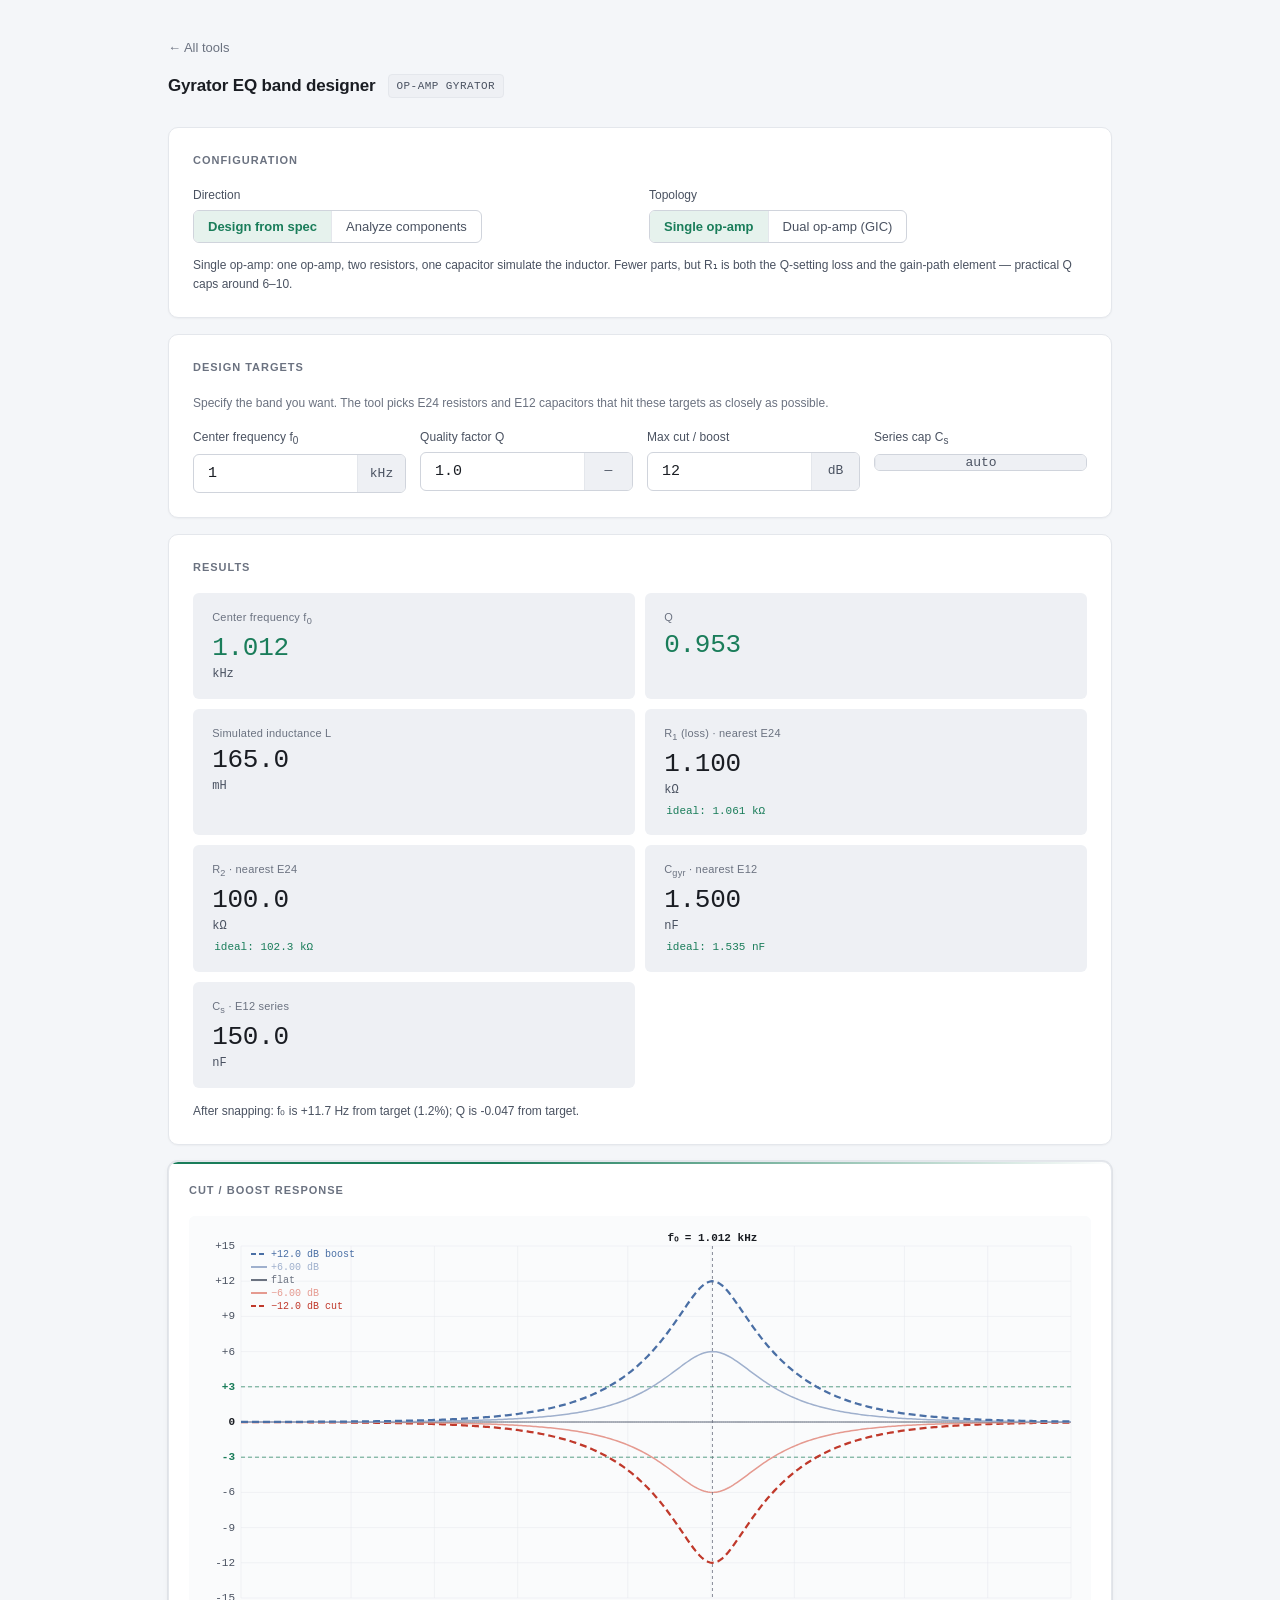
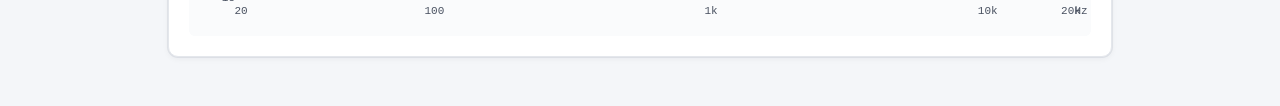
==== tools/gyrator-eq/index.html @ ab38da5d "Add files via upload" ====
<!DOCTYPE html>
<html lang="en">
<head>
<meta charset="UTF-8">
<meta name="viewport" content="width=device-width, initial-scale=1.0">
<title>Gyrator EQ Band Designer — Electo</title>
<link rel="stylesheet" href="../../shared.css">
<style>
/* Page-local layout: the EQ chart is the hero, give it room. */
.app{max-width:1040px}
.fields-row{display:grid;grid-template-columns:repeat(4,minmax(0,1fr));gap:14px}
.fields-row .field{min-width:0;margin-bottom:0}
.chart-canvas{height:420px}

/* Two-up config row: mode toggle and topology toggle side by side. */
.config-row{display:grid;grid-template-columns:1fr 1fr;gap:18px;margin-bottom:.25rem}
.config-group .config-label{font-size:12px;font-weight:500;color:var(--color-text-secondary);margin-bottom:6px;display:block}

/* Pill toggle — two-button radio styled from the existing design tokens. */
.pill-toggle{display:inline-flex;border:1px solid var(--color-border);border-radius:var(--radius-md);background:var(--color-bg);overflow:hidden}
.pill-toggle button{border:0;padding:8px 14px;background:transparent;font-family:var(--font-sans);font-size:13px;color:var(--color-text-secondary);cursor:pointer;transition:background .12s,color .12s}
.pill-toggle button+button{border-left:1px solid var(--color-border-light)}
.pill-toggle button:hover{background:var(--color-bg-secondary)}
.pill-toggle button.active{background:var(--color-accent-soft);color:var(--color-accent);font-weight:600}

/* Schematic/topology hint (ASCII-ish description below config). */
.topo-hint{font-size:12px;color:var(--color-text-secondary);margin-top:.85rem;line-height:1.55}

/* Warning note (when Q is unachievable etc.). Reuses the solved-note color
   tokens but in a muted orange to flag attention. */
.warn-note{font-size:12px;color:#a6501a;background:#fdf3e7;border:1px solid #f0d6b0;border-radius:var(--radius-md);padding:8px 12px;margin-top:.75rem;display:none;font-family:var(--font-mono)}
.warn-note.is-on{display:block}

@media (max-width:900px){
  .fields-row{grid-template-columns:repeat(2,minmax(0,1fr))}
  .config-row{grid-template-columns:1fr}
}
@media (max-width:640px){
  .fields-row{grid-template-columns:1fr}
  .chart-canvas{height:340px}
}
</style>
</head>
<body>

<div class="app">
  <a href="../../index.html" class="back-link">&larr; All tools</a>

  <div class="header" style="margin-top:.6rem">
    <span class="header-title">Gyrator EQ band designer</span>
    <span class="badge">OP-AMP GYRATOR</span>
  </div>

  <!-- ── Configuration (mode + topology) ────────────────────────────── -->
  <div class="section">
    <span class="sec-title">Configuration</span>
    <div class="config-row">
      <div class="config-group">
        <span class="config-label">Direction</span>
        <div class="pill-toggle" id="mode-toggle" role="tablist" aria-label="Design direction">
          <button type="button" class="active" data-mode="design" role="tab" aria-selected="true">Design from spec</button>
          <button type="button" data-mode="analyze" role="tab" aria-selected="false">Analyze components</button>
        </div>
      </div>
      <div class="config-group">
        <span class="config-label">Topology</span>
        <div class="pill-toggle" id="topo-toggle" role="tablist" aria-label="Gyrator topology">
          <button type="button" class="active" data-topo="single" role="tab" aria-selected="true">Single op-amp</button>
          <button type="button" data-topo="dual" role="tab" aria-selected="false">Dual op-amp (GIC)</button>
        </div>
      </div>
    </div>
    <p class="topo-hint" id="topo-hint"></p>
  </div>

  <!-- ── Design mode inputs (f0, Q, max dB, Cs) ─────────────────────── -->
  <div class="section" id="design-inputs">
    <span class="sec-title">Design targets</span>
    <p class="hint-prompt">Specify the band you want. The tool picks E24 resistors and E12 capacitors that hit these targets as closely as possible.</p>
    <div class="fields-row">
      <div class="field">
        <label class="field-label" for="in-f0">Center frequency f<sub>0</sub></label>
        <div class="input-group">
          <input type="number" id="in-f0" value="1" min="0" step="any" oninput="recalc()" placeholder="—">
          <select class="unit-select" id="in-f0u" onchange="recalc()" aria-label="Frequency unit">
            <option value="1">Hz</option>
            <option value="1e3" selected>kHz</option>
          </select>
        </div>
      </div>
      <div class="field">
        <label class="field-label" for="in-q">Quality factor Q</label>
        <div class="input-group">
          <input type="number" id="in-q" value="1.0" min="0.1" step="0.1" oninput="recalc()" placeholder="—">
          <span class="unit-static">&mdash;</span>
        </div>
      </div>
      <div class="field">
        <label class="field-label" for="in-gain">Max cut / boost</label>
        <div class="input-group">
          <input type="number" id="in-gain" value="12" min="1" max="24" step="0.5" oninput="recalc()" placeholder="—">
          <span class="unit-static">dB</span>
        </div>
      </div>
      <div class="field">
        <label class="field-label" for="in-cs">Series cap C<sub>s</sub></label>
        <div class="input-group">
          <select class="unit-select" id="in-cs" onchange="recalc()" aria-label="Series capacitor value" style="width:100%">
            <option value="auto" selected>auto</option>
            <!-- E12 series, 1 nF to 1 uF, filled by JS on load -->
          </select>
        </div>
      </div>
    </div>
    <div class="warn-note" id="warn"></div>
  </div>

  <!-- ── Analyze mode inputs (swaps between single/dual topology) ───── -->
  <div class="section" id="analyze-inputs" style="display:none">
    <span class="sec-title">Components</span>

    <!-- Single op-amp -->
    <div id="analyze-single">
      <p class="hint-prompt">Enter the gyrator and series components. The tool reports resulting f<sub>0</sub>, Q, and the cut/boost curve.</p>
      <div class="fields-row">
        <div class="field">
          <label class="field-label" for="an-r1">R<sub>1</sub> (loss)</label>
          <div class="input-group">
            <input type="number" id="an-r1" value="1.0" min="0" step="any" oninput="recalc()">
            <select class="unit-select" id="an-r1u" onchange="recalc()">
              <option value="1">Ω</option>
              <option value="1e3" selected>kΩ</option>
              <option value="1e6">MΩ</option>
            </select>
          </div>
        </div>
        <div class="field">
          <label class="field-label" for="an-r2">R<sub>2</sub> (ratio)</label>
          <div class="input-group">
            <input type="number" id="an-r2" value="100" min="0" step="any" oninput="recalc()">
            <select class="unit-select" id="an-r2u" onchange="recalc()">
              <option value="1">Ω</option>
              <option value="1e3" selected>kΩ</option>
              <option value="1e6">MΩ</option>
            </select>
          </div>
        </div>
        <div class="field">
          <label class="field-label" for="an-cg">C<sub>gyr</sub></label>
          <div class="input-group">
            <input type="number" id="an-cg" value="10" min="0" step="any" oninput="recalc()">
            <select class="unit-select" id="an-cgu" onchange="recalc()">
              <option value="1e-12">pF</option>
              <option value="1e-9" selected>nF</option>
              <option value="1e-6">µF</option>
            </select>
          </div>
        </div>
        <div class="field">
          <label class="field-label" for="an-cs">C<sub>s</sub> (series)</label>
          <div class="input-group">
            <input type="number" id="an-cs" value="100" min="0" step="any" oninput="recalc()">
            <select class="unit-select" id="an-csu" onchange="recalc()">
              <option value="1e-12">pF</option>
              <option value="1e-9" selected>nF</option>
              <option value="1e-6">µF</option>
            </select>
          </div>
        </div>
      </div>
      <div class="field" style="margin-top:14px;max-width:260px">
        <label class="field-label" for="an-gain">Max cut / boost <span class="opt">(pot + surrounding R)</span></label>
        <div class="input-group">
          <input type="number" id="an-gain" value="12" min="1" max="24" step="0.5" oninput="recalc()">
          <span class="unit-static">dB</span>
        </div>
      </div>
    </div>

    <!-- Dual op-amp (GIC) -->
    <div id="analyze-dual" style="display:none">
      <p class="hint-prompt">Antoniou/GIC equal-R approximation: all four gyrator resistors equal R. Loss is negligible, so Q is set by the surrounding pot network.</p>
      <div class="fields-row">
        <div class="field">
          <label class="field-label" for="and-r">R (×4)</label>
          <div class="input-group">
            <input type="number" id="and-r" value="10" min="0" step="any" oninput="recalc()">
            <select class="unit-select" id="and-ru" onchange="recalc()">
              <option value="1">Ω</option>
              <option value="1e3" selected>kΩ</option>
              <option value="1e6">MΩ</option>
            </select>
          </div>
        </div>
        <div class="field">
          <label class="field-label" for="and-c">C (gyrator)</label>
          <div class="input-group">
            <input type="number" id="and-c" value="10" min="0" step="any" oninput="recalc()">
            <select class="unit-select" id="and-cu" onchange="recalc()">
              <option value="1e-12">pF</option>
              <option value="1e-9" selected>nF</option>
              <option value="1e-6">µF</option>
            </select>
          </div>
        </div>
        <div class="field">
          <label class="field-label" for="and-cs">C<sub>s</sub> (series)</label>
          <div class="input-group">
            <input type="number" id="and-cs" value="100" min="0" step="any" oninput="recalc()">
            <select class="unit-select" id="and-csu" onchange="recalc()">
              <option value="1e-12">pF</option>
              <option value="1e-9" selected>nF</option>
              <option value="1e-6">µF</option>
            </select>
          </div>
        </div>
        <div class="field">
          <label class="field-label" for="and-q">Q <span class="opt">(pot-set)</span></label>
          <div class="input-group">
            <input type="number" id="and-q" value="1.0" min="0.1" step="0.1" oninput="recalc()">
            <span class="unit-static">&mdash;</span>
          </div>
        </div>
      </div>
      <div class="field" style="margin-top:14px;max-width:260px">
        <label class="field-label" for="and-gain">Max cut / boost</label>
        <div class="input-group">
          <input type="number" id="and-gain" value="12" min="1" max="24" step="0.5" oninput="recalc()">
          <span class="unit-static">dB</span>
        </div>
      </div>
    </div>
  </div>

  <!-- ── Results ─────────────────────────────────────────────────────── -->
  <div class="section">
    <span class="sec-title">Results</span>
    <div class="result-grid" id="results">
      <div class="result-card" id="rc-f0">
        <div class="result-label">Center frequency f<sub>0</sub></div>
        <div class="result-value accent" id="out-f0">&mdash;</div>
        <div class="result-unit" id="out-f0u"></div>
      </div>
      <div class="result-card" id="rc-q">
        <div class="result-label">Q</div>
        <div class="result-value accent" id="out-q">&mdash;</div>
        <div class="result-unit"></div>
      </div>
      <div class="result-card" id="rc-L">
        <div class="result-label">Simulated inductance L</div>
        <div class="result-value" id="out-L">&mdash;</div>
        <div class="result-unit" id="out-Lu"></div>
      </div>
      <div class="result-card" id="rc-R1">
        <div class="result-label" id="rc-R1-label">R<sub>1</sub> &middot; nearest E24</div>
        <div class="result-value" id="out-R1">&mdash;</div>
        <div class="result-unit" id="out-R1u"></div>
        <div class="solved-note" id="out-R1-ideal"></div>
      </div>
      <div class="result-card" id="rc-R2">
        <div class="result-label">R<sub>2</sub> &middot; nearest E24</div>
        <div class="result-value" id="out-R2">&mdash;</div>
        <div class="result-unit" id="out-R2u"></div>
        <div class="solved-note" id="out-R2-ideal"></div>
      </div>
      <div class="result-card" id="rc-Cg">
        <div class="result-label">C<sub>gyr</sub> &middot; nearest E12</div>
        <div class="result-value" id="out-Cg">&mdash;</div>
        <div class="result-unit" id="out-Cgu"></div>
        <div class="solved-note" id="out-Cg-ideal"></div>
      </div>
      <div class="result-card" id="rc-Cs">
        <div class="result-label">C<sub>s</sub> &middot; E12 series</div>
        <div class="result-value" id="out-Cs">&mdash;</div>
        <div class="result-unit" id="out-Csu"></div>
      </div>
    </div>
    <p class="hint" id="hint-text">Fill the fields above to see component recommendations and the cut/boost curve.</p>
  </div>

  <!-- ── Chart ───────────────────────────────────────────────────────── -->
  <div class="chart-section">
    <span class="sec-title">Cut / boost response</span>
    <canvas id="chart-eq" class="chart-canvas" role="img"
      aria-label="Parametric EQ band response — family of curves from max cut (dashed red) through flat (gray) to max boost (dashed blue), all centered on f0."></canvas>
    <p class="sr-only" id="chart-summary">Chart has no data yet.</p>
  </div>
</div>

<script>
// ═══ Gyrator EQ Band Designer ══════════════════════════════════════════════
// Designs a single op-amp–based gyrator EQ band (the kind used in graphic and
// parametric EQ pedals: Boss GE-7, MXR 10-band). A gyrator simulates an
// inductor L with an op-amp, two resistors, and one capacitor; combined with
// a series capacitor it forms a series-resonant band that a cut/boost pot
// can peak or notch.
//
//   Single op-amp:  L = R1 · R2 · Cg,    series loss R_s ≈ R1
//                   Q = √(L/Cs) / R1,    f0 = 1/(2π·√(L·Cs))
//   Dual op-amp:    L = R² · C (equal-R Antoniou),  negligible loss,
//                   Q set by the surrounding cut/boost network.
//
// Two modes: Design-from-spec (enter f0 + Q, get E24/E12 parts) and
// Analyze-from-components (enter parts, get f0 + Q). Chart is a family of
// 5 peaking-EQ biquad traces swept from full cut to full boost.
// ═════════════════════════════════════════════════════════════════════════

// ── Shared palette (same as other tools) ────────────────────────────────
const COL = {
  bg:        '#fafbfc',
  grid:      '#e4e7ec',
  axis:      '#d0d4dc',
  text:      '#4a5261',
  textLight: '#6b7280',
  textDark:  '#1a1d23',
  red:       '#c0392b',
  redSoft:   '#e59a90',
  blue:      '#4a6fa5',
  blueSoft:  '#9fb0cd',
  flat:      '#6b7280',
  accent:    '#1a7d5a',
};
const FONT_MONO = (getComputedStyle(document.documentElement)
                     .getPropertyValue('--font-mono') || 'monospace').trim();

// ── Standard-value series ───────────────────────────────────────────────
const E24 = [
  1.0, 1.1, 1.2, 1.3, 1.5, 1.6, 1.8, 2.0,
  2.2, 2.4, 2.7, 3.0, 3.3, 3.6, 3.9, 4.3,
  4.7, 5.1, 5.6, 6.2, 6.8, 7.5, 8.2, 9.1
];
const E12 = [1.0, 1.2, 1.5, 1.8, 2.2, 2.7, 3.3, 3.9, 4.7, 5.6, 6.8, 8.2];

function nearestFromSeries(val, series) {
  if (!val || val <= 0 || !isFinite(val)) return null;
  const exp = Math.floor(Math.log10(val));
  let best = series[0], bestDiff = Infinity;
  for (let i = -1; i <= 1; i++) {
    const mult = Math.pow(10, exp + i);
    for (const e of series) {
      const d = Math.abs(e * mult - val);
      if (d < bestDiff) { bestDiff = d; best = e * mult; }
    }
  }
  return best;
}
const nearestE24 = v => nearestFromSeries(v, E24);
const nearestE12 = v => nearestFromSeries(v, E12);

// ── Formatters ──────────────────────────────────────────────────────────
function fmtFreq(f) {
  if (!isFinite(f) || f <= 0) return { v: '\u2014', u: '' };
  if (f >= 1e3) return { v: (f / 1e3).toPrecision(4), u: 'kHz' };
  return { v: f.toPrecision(4), u: 'Hz' };
}
function fmtR(r) {
  if (!isFinite(r) || r <= 0) return { v: '\u2014', u: '' };
  if (r >= 1e6) return { v: (r / 1e6).toPrecision(4), u: 'M\u03A9' };
  if (r >= 1e3) return { v: (r / 1e3).toPrecision(4), u: 'k\u03A9' };
  return { v: r.toPrecision(4), u: '\u03A9' };
}
function fmtC(c) {
  if (!isFinite(c) || c <= 0) return { v: '\u2014', u: '' };
  if (c >= 1e-6) return { v: (c * 1e6).toPrecision(4), u: '\u00B5F' };
  if (c >= 1e-9) return { v: (c * 1e9).toPrecision(4), u: 'nF' };
  return { v: (c * 1e12).toPrecision(4), u: 'pF' };
}
function fmtL(L) {
  if (!isFinite(L) || L <= 0) return { v: '\u2014', u: '' };
  if (L >= 1)    return { v: L.toPrecision(4),         u: 'H'  };
  if (L >= 1e-3) return { v: (L * 1e3).toPrecision(4), u: 'mH' };
  if (L >= 1e-6) return { v: (L * 1e6).toPrecision(4), u: '\u00B5H' };
  return { v: (L * 1e9).toPrecision(4), u: 'nH' };
}
function fmtAxisFreq(f) {
  if (f >= 1e3) return (f / 1e3) + 'k';
  return f + '';
}

function txt(id, v) { document.getElementById(id).textContent = v; }

// ── State (toggles) ─────────────────────────────────────────────────────
const state = { mode: 'design', topo: 'single' };

const TOPO_HINT = {
  single: 'Single op-amp: one op-amp, two resistors, one capacitor simulate the inductor. Fewer parts, but R₁ is both the Q-setting loss and the gain-path element — practical Q caps around 6–10.',
  dual:   'Dual op-amp (Antoniou / GIC): two op-amps, four resistors, one capacitor. Near-ideal simulated inductor with negligible loss — Q is set by the surrounding pot network and can go well above 10.',
};

// ── E12 decade population for the C_s dropdown (1 nF – 1 µF) ───────────
function populateCsDropdown() {
  const sel = document.getElementById('in-cs');
  const decades = [1e-9, 1e-8, 1e-7, 1e-6]; // 1 nF, 10 nF, 100 nF, 1 µF
  decades.forEach(mult => {
    E12.forEach(e => {
      const v = e * mult;
      if (v < 1e-9 || v > 1e-6) return;
      const fmt = fmtC(v);
      const opt = document.createElement('option');
      opt.value = v.toExponential();
      opt.textContent = fmt.v + ' ' + fmt.u;
      sel.appendChild(opt);
    });
  });
}

// ── Mode / topology toggles ────────────────────────────────────────────
function wireToggles() {
  document.querySelectorAll('#mode-toggle button').forEach(btn => {
    btn.addEventListener('click', () => {
      state.mode = btn.dataset.mode;
      document.querySelectorAll('#mode-toggle button').forEach(b => {
        const on = b === btn;
        b.classList.toggle('active', on);
        b.setAttribute('aria-selected', on ? 'true' : 'false');
      });
      document.getElementById('design-inputs').style.display  = state.mode === 'design'  ? '' : 'none';
      document.getElementById('analyze-inputs').style.display = state.mode === 'analyze' ? '' : 'none';
      refreshResultCardVisibility();
      recalc();
    });
  });
  document.querySelectorAll('#topo-toggle button').forEach(btn => {
    btn.addEventListener('click', () => {
      state.topo = btn.dataset.topo;
      document.querySelectorAll('#topo-toggle button').forEach(b => {
        const on = b === btn;
        b.classList.toggle('active', on);
        b.setAttribute('aria-selected', on ? 'true' : 'false');
      });
      document.getElementById('analyze-single').style.display = state.topo === 'single' ? '' : 'none';
      document.getElementById('analyze-dual').style.display   = state.topo === 'dual'   ? '' : 'none';
      document.getElementById('topo-hint').textContent = TOPO_HINT[state.topo];
      refreshResultCardVisibility();
      recalc();
    });
  });
}

// Hide/show result cards that don't apply to the current topology.
function refreshResultCardVisibility() {
  const dual = state.topo === 'dual';
  // Dual op-amp: R1/R2 become one "R (×4)" card; Cg stays (single gyrator cap).
  document.getElementById('rc-R1-label').innerHTML = dual
    ? 'R (×4) &middot; nearest E24'
    : 'R<sub>1</sub> (loss) &middot; nearest E24';
  document.getElementById('rc-R2').style.display = dual ? 'none' : '';
  document.getElementById('rc-Cg').firstElementChild.innerHTML = dual
    ? 'Gyrator C &middot; nearest E12'
    : 'C<sub>gyr</sub> &middot; nearest E12';
}

// ── Solve: Design mode ─────────────────────────────────────────────────
function getNum(id) {
  const v = parseFloat(document.getElementById(id).value);
  return isFinite(v) && v > 0 ? v : null;
}
function getUnitNum(id, uid) {
  const v = parseFloat(document.getElementById(id).value);
  const m = parseFloat(document.getElementById(uid).value);
  return isFinite(v) && v > 0 ? v * m : null;
}

function solvedNote(id, text) {
  const el = document.getElementById(id);
  el.textContent = text;
  el.classList.add('is-on');
}
function clearSolvedNote(id) {
  const el = document.getElementById(id);
  el.textContent = '';
  el.classList.remove('is-on');
}

function showWarn(msg) {
  const el = document.getElementById('warn');
  el.textContent = msg;
  el.classList.add('is-on');
}
function clearWarn() {
  const el = document.getElementById('warn');
  el.textContent = '';
  el.classList.remove('is-on');
}

/** Pick an E12 series cap targeting a characteristic impedance √(L/Cs) of
 *  ~1 kΩ, which keeps R1 = Zchar/Q in a practical range across the audio
 *  band regardless of f0. Clamped to the dropdown's 1 nF – 1 µF range. */
function autoCs(f0, Q) {
  const Zchar = 1000;
  const ideal = 1 / (2 * Math.PI * f0 * Zchar);
  const clamped = Math.min(1e-6, Math.max(1e-9, ideal));
  return nearestE12(clamped);
}

function designSolve() {
  clearWarn();
  const f0    = getUnitNum('in-f0', 'in-f0u');
  const Q     = getNum('in-q');
  const gaindB= getNum('in-gain');
  const csSel = document.getElementById('in-cs').value;
  if (!f0 || !Q || !gaindB) return null;

  const Cs = csSel === 'auto' ? autoCs(f0, Q) : parseFloat(csSel);
  const omega0 = 2 * Math.PI * f0;
  const L = 1 / (omega0 * omega0 * Cs);

  if (state.topo === 'single') {
    // R1 (loss) = √(L/Cs) / Q.  Snap to E24.
    const R1ideal = Math.sqrt(L / Cs) / Q;
    const R1 = nearestE24(R1ideal);

    // Pick Cg so R2 lands in a sane range (~10k – 1M).
    // R2 = L / (R1·Cg) → pick Cg so R2 ≈ 100 kΩ as target midpoint.
    const R2target = 100e3;
    const CgIdeal  = L / (R1 * R2target);
    const CgClamped = Math.min(1e-6, Math.max(100e-12, CgIdeal));
    const Cg = nearestE12(CgClamped);

    const R2ideal = L / (R1 * Cg);
    const R2 = nearestE24(R2ideal);

    // Achieved values after snapping.
    const Lactual  = R1 * R2 * Cg;
    const f0actual = 1 / (2 * Math.PI * Math.sqrt(Lactual * Cs));
    const Qactual  = Math.sqrt(Lactual / Cs) / R1;

    // Warn if R1 would have to be too small (Q too high for single op-amp).
    if (R1ideal < 100) {
      showWarn('Ideal R₁ = ' + fmtR(R1ideal).v + ' ' + fmtR(R1ideal).u +
               ' — very low loss. Consider switching to the dual op-amp (GIC) topology for high-Q bands.');
    } else if (Qactual > 15) {
      showWarn('Achieved Q = ' + Qactual.toPrecision(3) + ' is higher than typical single-op-amp gyrators (≈10). Expect op-amp and resistor tolerances to dominate.');
    }

    return {
      topo: 'single',
      f0, Qtarget: Q, gaindB, Cs,
      L: Lactual, f0actual, Qactual,
      R1, R2, Cg,
      R1ideal, R2ideal, CgIdeal,
    };
  } else {
    // Dual op-amp / GIC: L = R²·C (equal-R simplification).
    // Pick C so R lands in a sane range, then snap.
    const Rtarget = 10e3;
    const Cideal  = L / (Rtarget * Rtarget);
    const Cclamp  = Math.min(1e-6, Math.max(100e-12, Cideal));
    const C  = nearestE12(Cclamp);
    const Ri = Math.sqrt(L / C);
    const R  = nearestE24(Ri);

    const Lactual  = R * R * C;
    const f0actual = 1 / (2 * Math.PI * Math.sqrt(Lactual * Cs));
    const Qactual  = Q; // GIC has negligible loss → Q set externally.

    return {
      topo: 'dual',
      f0, Qtarget: Q, gaindB, Cs,
      L: Lactual, f0actual, Qactual,
      R, C, Ri, Cideal,
    };
  }
}

function analyzeSolve() {
  clearWarn();
  if (state.topo === 'single') {
    const R1 = getUnitNum('an-r1', 'an-r1u');
    const R2 = getUnitNum('an-r2', 'an-r2u');
    const Cg = getUnitNum('an-cg', 'an-cgu');
    const Cs = getUnitNum('an-cs', 'an-csu');
    const gaindB = getNum('an-gain');
    if (!R1 || !R2 || !Cg || !Cs || !gaindB) return null;
    const L  = R1 * R2 * Cg;
    const f0 = 1 / (2 * Math.PI * Math.sqrt(L * Cs));
    const Q  = Math.sqrt(L / Cs) / R1;
    return { topo: 'single', L, f0actual: f0, Qactual: Q, R1, R2, Cg, Cs, gaindB };
  } else {
    const R  = getUnitNum('and-r',  'and-ru');
    const C  = getUnitNum('and-c',  'and-cu');
    const Cs = getUnitNum('and-cs', 'and-csu');
    const Q  = getNum('and-q');
    const gaindB = getNum('and-gain');
    if (!R || !C || !Cs || !Q || !gaindB) return null;
    const L  = R * R * C;
    const f0 = 1 / (2 * Math.PI * Math.sqrt(L * Cs));
    return { topo: 'dual', L, f0actual: f0, Qactual: Q, R, C, Cs, gaindB };
  }
}

// ── Results rendering ──────────────────────────────────────────────────
function writeResults(sol) {
  if (!sol) {
    ['out-f0','out-q','out-L','out-R1','out-R2','out-Cg','out-Cs'].forEach(id => txt(id, '\u2014'));
    ['out-f0u','out-Lu','out-R1u','out-R2u','out-Cgu','out-Csu'].forEach(id => txt(id, ''));
    ['out-R1-ideal','out-R2-ideal','out-Cg-ideal'].forEach(clearSolvedNote);
    txt('hint-text', 'Fill the fields above to see component recommendations and the cut/boost curve.');
    return;
  }
  const f = fmtFreq(sol.f0actual); txt('out-f0',  f.v); txt('out-f0u',  f.u);
  txt('out-q', sol.Qactual.toPrecision(3));
  const L = fmtL(sol.L);           txt('out-L',   L.v); txt('out-Lu',   L.u);
  const Cs = fmtC(sol.Cs);         txt('out-Cs',  Cs.v); txt('out-Csu', Cs.u);

  if (sol.topo === 'single') {
    const r1 = fmtR(sol.R1); txt('out-R1', r1.v); txt('out-R1u', r1.u);
    const r2 = fmtR(sol.R2); txt('out-R2', r2.v); txt('out-R2u', r2.u);
    const cg = fmtC(sol.Cg); txt('out-Cg', cg.v); txt('out-Cgu', cg.u);

    if (state.mode === 'design') {
      const r1i = fmtR(sol.R1ideal), r2i = fmtR(sol.R2ideal), cgi = fmtC(sol.CgIdeal);
      solvedNote('out-R1-ideal', 'ideal: ' + r1i.v + ' ' + r1i.u);
      solvedNote('out-R2-ideal', 'ideal: ' + r2i.v + ' ' + r2i.u);
      solvedNote('out-Cg-ideal', 'ideal: ' + cgi.v + ' ' + cgi.u);
    } else {
      ['out-R1-ideal','out-R2-ideal','out-Cg-ideal'].forEach(clearSolvedNote);
    }
  } else {
    const r = fmtR(sol.R); txt('out-R1', r.v); txt('out-R1u', r.u);
    const c = fmtC(sol.C); txt('out-Cg', c.v); txt('out-Cgu', c.u);
    clearSolvedNote('out-R2-ideal');
    if (state.mode === 'design') {
      const ri = fmtR(sol.Ri), ci = fmtC(sol.Cideal);
      solvedNote('out-R1-ideal', 'ideal: ' + ri.v + ' ' + ri.u);
      solvedNote('out-Cg-ideal', 'ideal: ' + ci.v + ' ' + ci.u);
    } else {
      clearSolvedNote('out-R1-ideal');
      clearSolvedNote('out-Cg-ideal');
    }
  }

  if (state.mode === 'design') {
    const dfHz = sol.f0actual - sol.f0;
    const dQ   = sol.Qactual  - sol.Qtarget;
    const df_pct = Math.abs(dfHz / sol.f0) * 100;
    txt('hint-text', 'After snapping: f₀ is ' + (dfHz >= 0 ? '+' : '') + dfHz.toPrecision(3) +
                     ' Hz from target (' + df_pct.toPrecision(2) + '%); Q is ' +
                     (dQ >= 0 ? '+' : '') + dQ.toPrecision(2) + ' from target.');
  } else {
    txt('hint-text', 'Computed from the component values above.');
  }
}

// ═══ Chart: parametric EQ family of cut/boost curves ═══════════════════
function drawEq(sol) {
  const canvas = document.getElementById('chart-eq');
  const dpr = window.devicePixelRatio || 1;
  canvas.width = 1; canvas.height = 1;
  const rect = canvas.getBoundingClientRect();
  if (rect.width < 1 || rect.height < 1) return;
  canvas.width = rect.width * dpr;
  canvas.height = rect.height * dpr;
  const ctx = canvas.getContext('2d');
  ctx.scale(dpr, dpr);

  const W = rect.width, H = rect.height;
  const pad = { top: 30, right: 20, bottom: 38, left: 52 };
  const pw = W - pad.left - pad.right;
  const ph = H - pad.top - pad.bottom;

  // Background
  ctx.fillStyle = COL.bg;
  ctx.beginPath(); ctx.roundRect(0, 0, W, H, 6); ctx.fill();

  // ── Axes ──────────────────────────────────────────────────────────────
  // Audio-range log x: 20 Hz – 20 kHz. y: symmetric dB around 0.
  const logMin = Math.log10(20), logMax = Math.log10(20000);
  const maxAbs = Math.max(3, (sol && sol.gaindB) ? sol.gaindB + 3 : 15);
  const dbMax = maxAbs, dbMin = -maxAbs;

  const xOf  = f  => pad.left + ((Math.log10(f) - logMin) / (logMax - logMin)) * pw;
  const yOf  = db => pad.top  + ((dbMax - db)             / (dbMax  - dbMin )) * ph;

  // Grid — decades + selected sub-decade tick labels for the audio range.
  const majors = [20, 100, 1000, 10000, 20000];
  const minors = [50, 200, 500, 2000, 5000];
  ctx.strokeStyle = COL.grid; ctx.lineWidth = 0.5;
  [...majors, ...minors].forEach(f => {
    if (f < 20 || f > 20000) return;
    const x = xOf(f);
    ctx.beginPath(); ctx.moveTo(x, pad.top); ctx.lineTo(x, pad.top + ph); ctx.stroke();
  });

  // dB horizontals — every 3 dB.
  const hGrid = [];
  for (let db = -Math.floor(maxAbs / 3) * 3; db <= Math.floor(maxAbs / 3) * 3; db += 3) {
    hGrid.push(db);
    const y = yOf(db);
    ctx.beginPath(); ctx.moveTo(pad.left, y); ctx.lineTo(pad.left + pw, y); ctx.stroke();
  }

  // ±3 dB reference lines (dashed accent) — useful for reading bandwidth.
  ctx.strokeStyle = COL.accent; ctx.lineWidth = 0.7; ctx.setLineDash([4, 3]);
  [3, -3].forEach(db => {
    const y = yOf(db);
    ctx.beginPath(); ctx.moveTo(pad.left, y); ctx.lineTo(pad.left + pw, y); ctx.stroke();
  });
  ctx.setLineDash([]);

  // 0 dB axis (solid, a bit darker).
  ctx.strokeStyle = COL.axis; ctx.lineWidth = 1;
  ctx.beginPath(); ctx.moveTo(pad.left, yOf(0)); ctx.lineTo(pad.left + pw, yOf(0)); ctx.stroke();

  // ── Axis labels ──────────────────────────────────────────────────────
  ctx.fillStyle = COL.text; ctx.font = '11px ' + FONT_MONO;
  ctx.textAlign = 'center'; ctx.textBaseline = 'top';
  majors.forEach(f => ctx.fillText(fmtAxisFreq(f), xOf(f), pad.top + ph + 8));
  ctx.fillText('Hz', pad.left + pw + 10, pad.top + ph + 8);

  ctx.textAlign = 'right'; ctx.textBaseline = 'middle';
  hGrid.forEach(db => {
    if (db === 3 || db === -3) { ctx.fillStyle = COL.accent; ctx.font = 'bold 11px ' + FONT_MONO; }
    else if (db === 0)          { ctx.fillStyle = COL.textDark; ctx.font = 'bold 11px ' + FONT_MONO; }
    else                         { ctx.fillStyle = COL.text;     ctx.font = '11px ' + FONT_MONO; }
    ctx.fillText((db > 0 ? '+' : '') + db, pad.left - 6, yOf(db));
  });

  if (!sol || !isFinite(sol.f0actual) || sol.f0actual <= 0) return;

  // ── Transfer function: peaking EQ biquad ──────────────────────────────
  //   H(s) = (s² + (ω0/Q)·A·s + ω0²) / (s² + (ω0/Q)·(1/A)·s + ω0²)
  //   A = 10^(gain_dB / 40),  evaluated at s = j·ω.
  const f0 = sol.f0actual, Q = sol.Qactual;
  const omega0 = 2 * Math.PI * f0;
  const o0sq = omega0 * omega0;

  function magDbAt(f, gaindB) {
    const A = Math.pow(10, gaindB / 40);
    const w = 2 * Math.PI * f;
    // Numerator:   (ω0² - ω²) + j·(ω0/Q)·A·ω
    const nr = o0sq - w * w;
    const ni = (omega0 / Q) * A * w;
    // Denominator: (ω0² - ω²) + j·(ω0/Q)·(1/A)·ω
    const dr = o0sq - w * w;
    const di = (omega0 / Q) * (1 / A) * w;
    const nm2 = nr * nr + ni * ni;
    const dm2 = dr * dr + di * di;
    return 10 * Math.log10(nm2 / dm2);
  }

  function drawCurve(gaindB, color, dashed, width) {
    ctx.strokeStyle = color;
    ctx.lineWidth = width;
    ctx.setLineDash(dashed ? [7, 4] : []);
    ctx.beginPath();
    const steps = 400;
    for (let i = 0; i <= steps; i++) {
      const logF = logMin + (logMax - logMin) * (i / steps);
      const f = Math.pow(10, logF);
      let db = magDbAt(f, gaindB);
      db = Math.max(dbMin, Math.min(dbMax, db));
      const x = xOf(f), y = yOf(db);
      if (i === 0) ctx.moveTo(x, y); else ctx.lineTo(x, y);
    }
    ctx.stroke();
    ctx.setLineDash([]);
  }

  const G = sol.gaindB;
  // Mid curves (−G/2, 0, +G/2) as light traces, extremes as bold dashed.
  drawCurve(-G,      COL.red,      true,  2.25);
  drawCurve(-G / 2,  COL.redSoft,  false, 1.5);
  drawCurve( 0,      COL.flat,     false, 1);
  drawCurve( G / 2,  COL.blueSoft, false, 1.5);
  drawCurve( G,      COL.blue,     true,  2.25);

  // ── f0 marker ────────────────────────────────────────────────────────
  const xF0 = xOf(f0);
  ctx.setLineDash([3, 3]); ctx.strokeStyle = COL.textLight; ctx.lineWidth = 0.8;
  ctx.beginPath(); ctx.moveTo(xF0, pad.top); ctx.lineTo(xF0, pad.top + ph); ctx.stroke();
  ctx.setLineDash([]);
  const fFmt = fmtFreq(f0);
  ctx.fillStyle = COL.textDark; ctx.font = 'bold 11px ' + FONT_MONO;
  ctx.textAlign = 'center'; ctx.textBaseline = 'bottom';
  ctx.fillText('f\u2080 = ' + fFmt.v + ' ' + fFmt.u, xF0, pad.top - 2);

  // ── Legend ───────────────────────────────────────────────────────────
  const legX = pad.left + 10, legY = pad.top + 8;
  const lines = [
    { c: COL.blue,     d: true,  t: '+' + G.toPrecision(3) + ' dB boost' },
    { c: COL.blueSoft, d: false, t: '+' + (G/2).toPrecision(3) + ' dB' },
    { c: COL.flat,     d: false, t: 'flat' },
    { c: COL.redSoft,  d: false, t: '\u2212' + (G/2).toPrecision(3) + ' dB' },
    { c: COL.red,      d: true,  t: '\u2212' + G.toPrecision(3) + ' dB cut' },
  ];
  ctx.font = '10px ' + FONT_MONO; ctx.textAlign = 'left'; ctx.textBaseline = 'middle';
  lines.forEach((ln, i) => {
    const y = legY + i * 13;
    ctx.strokeStyle = ln.c; ctx.lineWidth = 2;
    ctx.setLineDash(ln.d ? [5, 3] : []);
    ctx.beginPath(); ctx.moveTo(legX, y); ctx.lineTo(legX + 16, y); ctx.stroke();
    ctx.setLineDash([]);
    ctx.fillStyle = ln.c; ctx.fillText(ln.t, legX + 20, y);
  });

  // Screen-reader summary.
  txt('chart-summary',
    'EQ band centered at ' + fFmt.v + ' ' + fFmt.u + ' with Q ' +
    Q.toPrecision(3) + ', showing ±' + G.toPrecision(3) +
    ' dB maximum cut and boost curves through the midpoints to flat.');
}

// ═══ Main dispatcher ═══════════════════════════════════════════════════
let lastSol = null;
function recalc() {
  const sol = (state.mode === 'design') ? designSolve() : analyzeSolve();
  writeResults(sol);
  lastSol = sol;
  drawEq(sol);
}

// ── Init ───────────────────────────────────────────────────────────────
populateCsDropdown();
wireToggles();
document.getElementById('topo-hint').textContent = TOPO_HINT.single;
refreshResultCardVisibility();
recalc();
window.addEventListener('resize', () => drawEq(lastSol));
</script>
</body>
</html>
---- shared.css ----
/* ═══════════════════════════════════════════════════════════════════════════
   Electo — shared design system
   Desktop-first, responsive down to tablet. Used by the menu page and every
   tool.

   Typography strategy:
     --font-sans   Humanist sans for all prose, labels, headings, UI chrome.
     --font-mono   Monospace — numeric values, units, badges, axis labels,
                   and anything that should read as "instrument output".

   Custom-property naming:
     --color-*           surface / text / accent tokens
     --color-text-*      primary / secondary / tertiary text (tertiary meets
                         WCAG AA on white at #6b7280 ≈ 4.8:1)
     --color-border-*    regular / light borders
     --radius-*          md (inputs, chips) / lg (sections, cards)
     --shadow-*          card / chart elevation

   `color-scheme: light` is intentional: the canvas-based tools render with an
   explicit light palette, and declaring light mode prevents macOS/iOS from
   inverting their rasterized contents in system dark mode.
   ═══════════════════════════════════════════════════════════════════════════ */

/* ── Tokens ─────────────────────────────────────────────────────────────── */
:root{
  --font-sans:'Inter',-apple-system,BlinkMacSystemFont,'Segoe UI',Roboto,'Helvetica Neue',Arial,sans-serif;
  --font-mono:'SF Mono',ui-monospace,'Cascadia Code','Fira Code',Menlo,Consolas,monospace;
  --color-bg:#ffffff;
  --color-bg-page:#f4f6f9;
  --color-bg-secondary:#eef0f4;
  --color-bg-chart:#fafbfc;
  --color-text:#1a1d23;
  --color-text-secondary:#4a5261;
  --color-text-tertiary:#6b7280;
  --color-border:#d0d4dc;
  --color-border-light:#e4e7ec;
  --color-accent:#1a7d5a;
  --color-accent-soft:#e6f2ed;
  --color-focus:rgba(26,125,90,.25);
  --radius-md:6px;
  --radius-lg:10px;
  --shadow-card:0 1px 2px rgba(17,22,31,.04);
  --shadow-chart:0 2px 6px rgba(17,22,31,.05),0 0 0 1px var(--color-border-light);
}

/* ── Base ───────────────────────────────────────────────────────────────── */
*{box-sizing:border-box;margin:0;padding:0}
:root{color-scheme:light}
body{background:var(--color-bg-page);color:var(--color-text);font-family:var(--font-sans);font-size:14px;line-height:1.5;-webkit-font-smoothing:antialiased;text-rendering:optimizeLegibility}

/* Global focus ring — applied to all natively-focusable elements so we
   never have an invisible focus state. Removed only when focus came from
   a pointer (not keyboard). */
a:focus-visible,button:focus-visible,select:focus-visible,input:focus-visible{
  outline:2px solid var(--color-accent);
  outline-offset:2px;
  border-radius:var(--radius-md);
}

/* ── Page layout ────────────────────────────────────────────────────────── */
.app{padding:2rem 3rem;max-width:1440px;margin:0 auto}
.back-link{font-size:13px;color:var(--color-text-tertiary);text-decoration:none;padding:6px 10px 6px 0;display:inline-flex;align-items:center;gap:4px;transition:color .15s}
.back-link:hover{color:var(--color-text)}

/* ── Header + badge ─────────────────────────────────────────────────────── */
.header{display:flex;align-items:center;gap:12px;margin-bottom:1.75rem}
.header-title{font-size:17px;font-weight:600;color:var(--color-text);letter-spacing:-.01em}
.badge{font-size:11px;padding:3px 8px;border-radius:4px;font-family:var(--font-mono);letter-spacing:.04em;background:var(--color-bg-secondary);color:var(--color-text-secondary);border:1px solid var(--color-border-light)}

/* ── Sections (cards that group content) ────────────────────────────────── */
.section{background:var(--color-bg);border:1px solid var(--color-border-light);border-radius:var(--radius-lg);padding:1.5rem;margin-bottom:1rem;box-shadow:var(--shadow-card)}
.sec-title{font-size:11px;color:var(--color-text-tertiary);text-transform:uppercase;letter-spacing:.09em;font-weight:600;margin-bottom:1.1rem;display:block}

/* ── Chart section — visually elevated vs. form sections ────────────────── */
/* Charts are the hero of every tool, so they get a distinctive treatment:
   a softer surface color, slightly deeper shadow, and a thin accent stripe
   at the top that makes them read as "output" rather than "input". */
.chart-section{position:relative;background:var(--color-bg);border:1px solid var(--color-border-light);border-radius:var(--radius-lg);padding:1.25rem;margin-bottom:1rem;box-shadow:var(--shadow-chart);overflow:hidden}
.chart-section::before{content:"";position:absolute;top:0;left:0;right:0;height:2px;background:linear-gradient(90deg,var(--color-accent) 0%,var(--color-accent) 35%,transparent 100%)}
.chart-canvas{width:100%;display:block;border-radius:var(--radius-md);background:var(--color-bg-chart)}

/* Screen-reader-only helper for non-visual chart summaries. */
.sr-only{position:absolute;width:1px;height:1px;padding:0;margin:-1px;overflow:hidden;clip:rect(0,0,0,0);white-space:nowrap;border:0}

/* ── Form fields + input groups ─────────────────────────────────────────── */
/* An .input-group is a bordered row that contains the number input and a unit
   selector (<select>) or a static unit label (.unit-static). */
.field{margin-bottom:14px}
.field:last-child{margin-bottom:0}
.field-label{font-size:12px;font-weight:500;color:var(--color-text-secondary);margin-bottom:6px;display:block;letter-spacing:.005em}
.field-label .opt{font-size:10px;font-weight:400;color:var(--color-text-tertiary);text-transform:uppercase;letter-spacing:.06em;margin-left:4px}
.input-group{display:flex;border:1px solid var(--color-border);border-radius:var(--radius-md);overflow:hidden;background:var(--color-bg);transition:border-color .15s,box-shadow .15s}
.input-group:focus-within{border-color:var(--color-accent);box-shadow:0 0 0 3px var(--color-focus)}
.input-group input[type=number]{flex:1;min-width:0;border:none;outline:none;background:transparent;font-family:var(--font-mono);font-size:15px;font-weight:500;color:var(--color-text);padding:10px 14px;-moz-appearance:textfield}
.input-group input[type=number]::-webkit-outer-spin-button,
.input-group input[type=number]::-webkit-inner-spin-button{-webkit-appearance:none}
.input-group .unit-select{border:none;border-left:1px solid var(--color-border-light);outline:none;background:var(--color-bg-secondary);font-family:var(--font-mono);font-size:13px;color:var(--color-text-secondary);padding:0 4px;cursor:pointer;width:48px;flex-shrink:0;appearance:none;-webkit-appearance:none;text-align:center}
.input-group .unit-select:hover{background:#ebedf1}
/* Static (non-interactive) unit label shown in place of a <select> when the
   field has a single fixed unit (e.g. the "V" on B+ Supply). */
.input-group .unit-static{border:none;border-left:1px solid var(--color-border-light);background:var(--color-bg-secondary);font-family:var(--font-mono);font-size:13px;color:var(--color-text-secondary);width:48px;flex-shrink:0;display:flex;align-items:center;justify-content:center;cursor:default}

/* Solved-value chip that appears under an input when its value was computed
   from the other two. Sits *below* the field (not inline with the label) so
   longer values never truncate. */
.solved-note{font-size:11px;color:var(--color-accent);font-family:var(--font-mono);margin-top:4px;padding-left:2px;display:none}
.solved-note.is-on{display:block}

/* ── Result cards (computed output display) ─────────────────────────────── */
.result-grid{display:grid;grid-template-columns:1fr 1fr;gap:10px}
.result-card{background:var(--color-bg-secondary);border-radius:var(--radius-md);padding:1rem 1.2rem}
.result-label{font-size:11px;color:var(--color-text-tertiary);font-weight:500;letter-spacing:.02em;margin-bottom:6px}
.result-value{font-size:26px;font-weight:500;font-family:var(--font-mono);color:var(--color-text);line-height:1;letter-spacing:-.01em}
.result-value.accent{color:var(--color-accent)}
.result-unit{font-size:12px;color:var(--color-text-secondary);font-family:var(--font-mono);margin-top:4px}
.full{grid-column:1/-1}

/* Hint text beneath a section — informational, stays visible at all times. */
.hint{font-size:12px;color:var(--color-text-secondary);margin-top:.9rem}
.hint-prompt{font-size:12px;color:var(--color-text-tertiary);margin-bottom:1rem}

/* ── Responsive safety nets ─────────────────────────────────────────────── */
@media (max-width:720px){
  .app{padding:1.25rem 1rem}
  .result-grid{grid-template-columns:1fr}
}
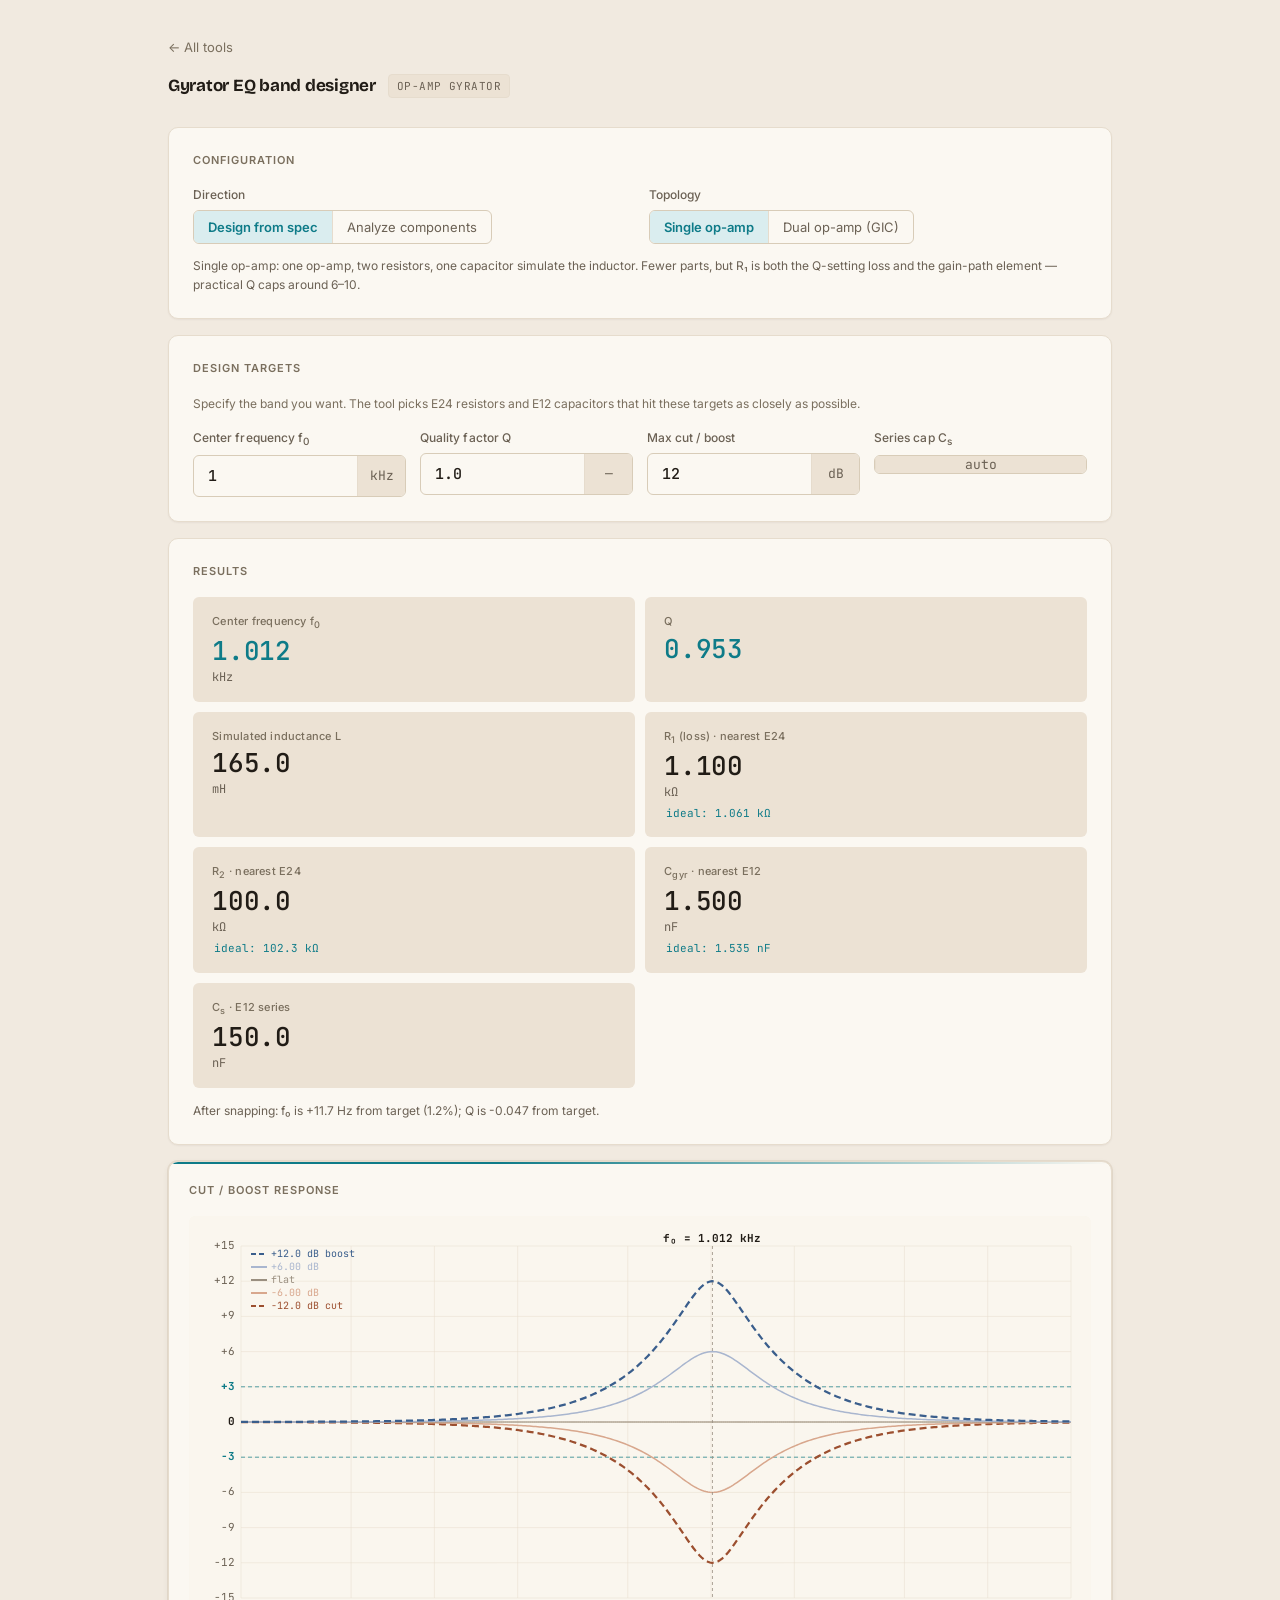
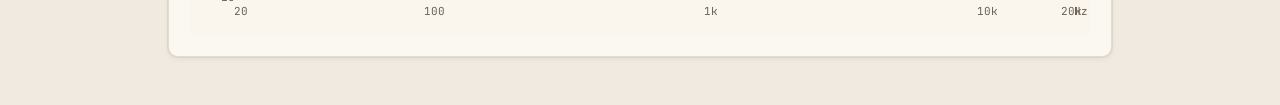
==== commit 7ee5dd0e: "Add files via upload" ====
--- a/tools/gyrator-eq/index.html
+++ b/tools/gyrator-eq/index.html
@@ -306,19 +306,21 @@
 // ═════════════════════════════════════════════════════════════════════════
 
 // ── Shared palette (same as other tools) ────────────────────────────────
+const cssVar = (n, fb) => ((getComputedStyle(document.documentElement)
+                     .getPropertyValue(n) || fb).trim());
 const COL = {
-  bg:        '#fafbfc',
-  grid:      '#e4e7ec',
-  axis:      '#d0d4dc',
-  text:      '#4a5261',
-  textLight: '#6b7280',
-  textDark:  '#1a1d23',
-  red:       '#c0392b',
-  redSoft:   '#e59a90',
-  blue:      '#4a6fa5',
-  blueSoft:  '#9fb0cd',
-  flat:      '#6b7280',
-  accent:    '#1a7d5a',
+  bg:        cssVar('--chart-bg',         '#faf6ee'),
+  grid:      cssVar('--chart-grid',       '#e6dccd'),
+  axis:      cssVar('--chart-axis',       '#d8ccb8'),
+  text:      cssVar('--chart-text',       '#6b6154'),
+  textLight: cssVar('--chart-text-light', '#9a8f80'),
+  textDark:  cssVar('--chart-text-dark',  '#211c16'),
+  red:       cssVar('--chart-2',          '#9c4f2f'),
+  redSoft:   cssVar('--chart-2-soft',     '#d8a78d'),
+  blue:      cssVar('--chart-5',          '#3a5e8c'),
+  blueSoft:  cssVar('--chart-5-soft',     '#a9b6cf'),
+  flat:      cssVar('--chart-text-light', '#9a8f80'),
+  accent:    cssVar('--chart-1',          '#0e7b88'),
 };
 const FONT_MONO = (getComputedStyle(document.documentElement)
                      .getPropertyValue('--font-mono') || 'monospace').trim();
--- a/shared.css
+++ b/shared.css
@@ -21,26 +21,49 @@
    inverting their rasterized contents in system dark mode.
    ═══════════════════════════════════════════════════════════════════════════ */
 
+@import url('https://fonts.googleapis.com/css2?family=Bricolage+Grotesque:wght@500;600;700&family=Inter:wght@400;500;600;700&family=JetBrains+Mono:wght@400;500;600&display=swap');
+
 /* ── Tokens ─────────────────────────────────────────────────────────────── */
 :root{
   --font-sans:'Inter',-apple-system,BlinkMacSystemFont,'Segoe UI',Roboto,'Helvetica Neue',Arial,sans-serif;
-  --font-mono:'SF Mono',ui-monospace,'Cascadia Code','Fira Code',Menlo,Consolas,monospace;
-  --color-bg:#ffffff;
-  --color-bg-page:#f4f6f9;
-  --color-bg-secondary:#eef0f4;
-  --color-bg-chart:#fafbfc;
-  --color-text:#1a1d23;
-  --color-text-secondary:#4a5261;
-  --color-text-tertiary:#6b7280;
-  --color-border:#d0d4dc;
-  --color-border-light:#e4e7ec;
-  --color-accent:#1a7d5a;
-  --color-accent-soft:#e6f2ed;
-  --color-focus:rgba(26,125,90,.25);
+  --font-display:'Bricolage Grotesque',var(--font-sans);
+  --font-mono:'JetBrains Mono','SF Mono',ui-monospace,'Cascadia Code','Fira Code',Menlo,Consolas,monospace;
+  /* Warm “workshop” surfaces */
+  --color-bg:#fbf8f2;
+  --color-bg-page:#f1eae0;
+  --color-bg-secondary:#ece2d4;
+  --color-bg-chart:#faf6ee;
+  --color-text:#211c16;
+  --color-text-secondary:#6b6154;
+  --color-text-tertiary:#7a6f5e;
+  --color-border:#d8ccb8;
+  --color-border-light:#e6dccd;
+  /* Petrol-teal accent (complement to the warm base) */
+  --color-accent:#0e7b88;
+  --color-accent-soft:#daedef;
+  --color-focus:rgba(14,123,136,.28);
   --radius-md:6px;
   --radius-lg:10px;
-  --shadow-card:0 1px 2px rgba(17,22,31,.04);
-  --shadow-chart:0 2px 6px rgba(17,22,31,.05),0 0 0 1px var(--color-border-light);
+  --shadow-card:0 1px 2px rgba(33,28,22,.05);
+  --shadow-chart:0 2px 6px rgba(33,28,22,.06),0 0 0 1px var(--color-border-light);
+  /* Chart palette — read by each tool's canvas renderer via getComputedStyle.
+     chart-1/2/3 are the data-trace triad: teal, clay, violet. */
+  --chart-bg:#faf6ee;
+  --chart-grid:#e6dccd;
+  --chart-axis:#d8ccb8;
+  --chart-text:#6b6154;
+  --chart-text-light:#9a8f80;
+  --chart-text-dark:#211c16;
+  --chart-1:#0e7b88;
+  --chart-2:#9c4f2f;
+  --chart-3:#6a4c93;
+  /* Extended traces (only the dense multi-curve charts use 4\u20136) */
+  --chart-4:#bf842b;
+  --chart-5:#3a5e8c;
+  --chart-6:#5f7d3a;
+  --chart-2-soft:#d8a78d;
+  --chart-5-soft:#a9b6cf;
+  --chart-grid-strong:#cfc4b2;
 }
 
 /* ── Base ───────────────────────────────────────────────────────────────── */
@@ -64,7 +87,7 @@
 
 /* ── Header + badge ─────────────────────────────────────────────────────── */
 .header{display:flex;align-items:center;gap:12px;margin-bottom:1.75rem}
-.header-title{font-size:17px;font-weight:600;color:var(--color-text);letter-spacing:-.01em}
+.header-title{font-family:var(--font-display);font-size:17px;font-weight:700;color:var(--color-text);letter-spacing:-.015em}
 .badge{font-size:11px;padding:3px 8px;border-radius:4px;font-family:var(--font-mono);letter-spacing:.04em;background:var(--color-bg-secondary);color:var(--color-text-secondary);border:1px solid var(--color-border-light)}
 
 /* ── Sections (cards that group content) ────────────────────────────────── */
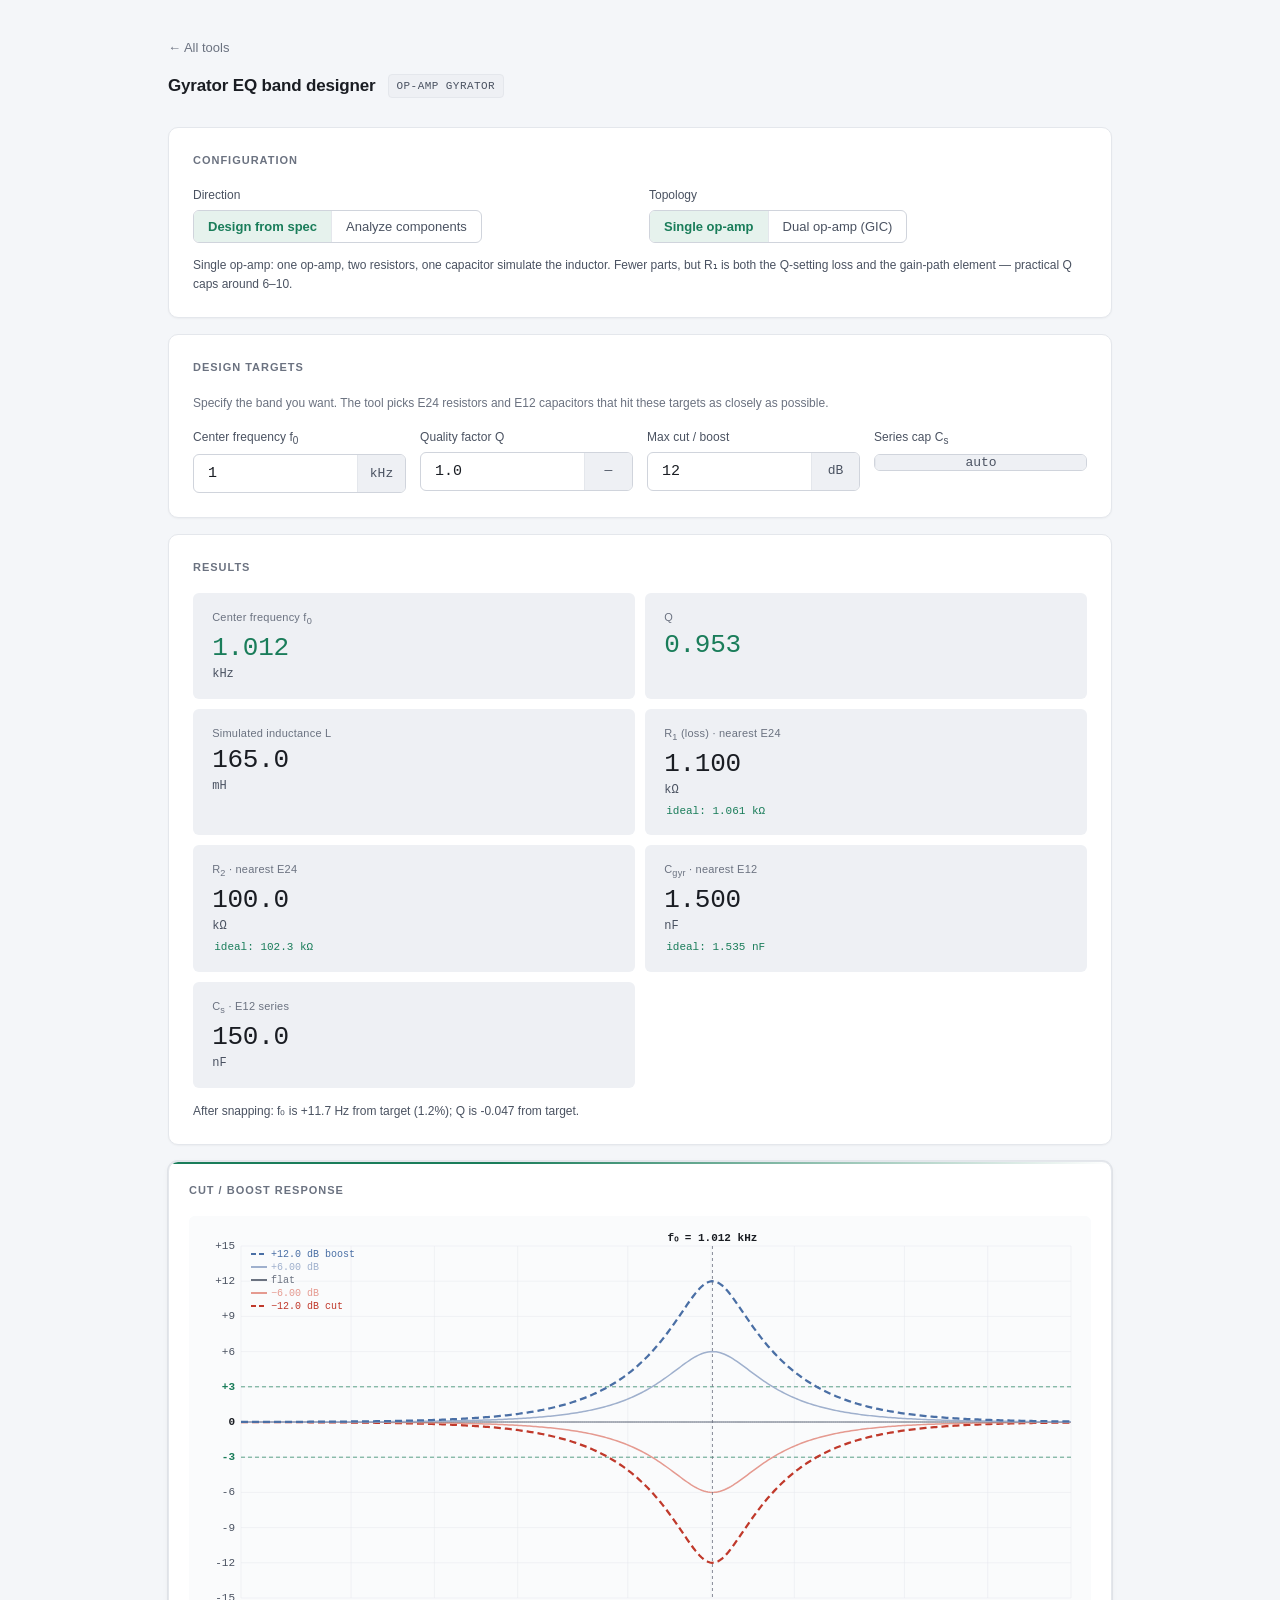
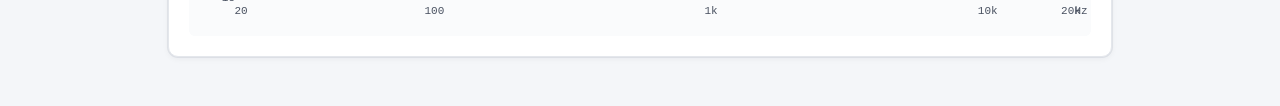
==== commit a6e99e9d: "Sync local Electo App edits (index, shared.css, tools) into Electro Local folder had diverged from G" ====
--- a/tools/gyrator-eq/index.html
+++ b/tools/gyrator-eq/index.html
@@ -306,21 +306,19 @@
 // ═════════════════════════════════════════════════════════════════════════
 
 // ── Shared palette (same as other tools) ────────────────────────────────
-const cssVar = (n, fb) => ((getComputedStyle(document.documentElement)
-                     .getPropertyValue(n) || fb).trim());
 const COL = {
-  bg:        cssVar('--chart-bg',         '#faf6ee'),
-  grid:      cssVar('--chart-grid',       '#e6dccd'),
-  axis:      cssVar('--chart-axis',       '#d8ccb8'),
-  text:      cssVar('--chart-text',       '#6b6154'),
-  textLight: cssVar('--chart-text-light', '#9a8f80'),
-  textDark:  cssVar('--chart-text-dark',  '#211c16'),
-  red:       cssVar('--chart-2',          '#9c4f2f'),
-  redSoft:   cssVar('--chart-2-soft',     '#d8a78d'),
-  blue:      cssVar('--chart-5',          '#3a5e8c'),
-  blueSoft:  cssVar('--chart-5-soft',     '#a9b6cf'),
-  flat:      cssVar('--chart-text-light', '#9a8f80'),
-  accent:    cssVar('--chart-1',          '#0e7b88'),
+  bg:        '#fafbfc',
+  grid:      '#e4e7ec',
+  axis:      '#d0d4dc',
+  text:      '#4a5261',
+  textLight: '#6b7280',
+  textDark:  '#1a1d23',
+  red:       '#c0392b',
+  redSoft:   '#e59a90',
+  blue:      '#4a6fa5',
+  blueSoft:  '#9fb0cd',
+  flat:      '#6b7280',
+  accent:    '#1a7d5a',
 };
 const FONT_MONO = (getComputedStyle(document.documentElement)
                      .getPropertyValue('--font-mono') || 'monospace').trim();
--- a/shared.css
+++ b/shared.css
@@ -21,49 +21,26 @@
    inverting their rasterized contents in system dark mode.
    ═══════════════════════════════════════════════════════════════════════════ */
 
-@import url('https://fonts.googleapis.com/css2?family=Bricolage+Grotesque:wght@500;600;700&family=Inter:wght@400;500;600;700&family=JetBrains+Mono:wght@400;500;600&display=swap');
-
 /* ── Tokens ─────────────────────────────────────────────────────────────── */
 :root{
   --font-sans:'Inter',-apple-system,BlinkMacSystemFont,'Segoe UI',Roboto,'Helvetica Neue',Arial,sans-serif;
-  --font-display:'Bricolage Grotesque',var(--font-sans);
-  --font-mono:'JetBrains Mono','SF Mono',ui-monospace,'Cascadia Code','Fira Code',Menlo,Consolas,monospace;
-  /* Warm “workshop” surfaces */
-  --color-bg:#fbf8f2;
-  --color-bg-page:#f1eae0;
-  --color-bg-secondary:#ece2d4;
-  --color-bg-chart:#faf6ee;
-  --color-text:#211c16;
-  --color-text-secondary:#6b6154;
-  --color-text-tertiary:#7a6f5e;
-  --color-border:#d8ccb8;
-  --color-border-light:#e6dccd;
-  /* Petrol-teal accent (complement to the warm base) */
-  --color-accent:#0e7b88;
-  --color-accent-soft:#daedef;
-  --color-focus:rgba(14,123,136,.28);
+  --font-mono:'SF Mono',ui-monospace,'Cascadia Code','Fira Code',Menlo,Consolas,monospace;
+  --color-bg:#ffffff;
+  --color-bg-page:#f4f6f9;
+  --color-bg-secondary:#eef0f4;
+  --color-bg-chart:#fafbfc;
+  --color-text:#1a1d23;
+  --color-text-secondary:#4a5261;
+  --color-text-tertiary:#6b7280;
+  --color-border:#d0d4dc;
+  --color-border-light:#e4e7ec;
+  --color-accent:#1a7d5a;
+  --color-accent-soft:#e6f2ed;
+  --color-focus:rgba(26,125,90,.25);
   --radius-md:6px;
   --radius-lg:10px;
-  --shadow-card:0 1px 2px rgba(33,28,22,.05);
-  --shadow-chart:0 2px 6px rgba(33,28,22,.06),0 0 0 1px var(--color-border-light);
-  /* Chart palette — read by each tool's canvas renderer via getComputedStyle.
-     chart-1/2/3 are the data-trace triad: teal, clay, violet. */
-  --chart-bg:#faf6ee;
-  --chart-grid:#e6dccd;
-  --chart-axis:#d8ccb8;
-  --chart-text:#6b6154;
-  --chart-text-light:#9a8f80;
-  --chart-text-dark:#211c16;
-  --chart-1:#0e7b88;
-  --chart-2:#9c4f2f;
-  --chart-3:#6a4c93;
-  /* Extended traces (only the dense multi-curve charts use 4\u20136) */
-  --chart-4:#bf842b;
-  --chart-5:#3a5e8c;
-  --chart-6:#5f7d3a;
-  --chart-2-soft:#d8a78d;
-  --chart-5-soft:#a9b6cf;
-  --chart-grid-strong:#cfc4b2;
+  --shadow-card:0 1px 2px rgba(17,22,31,.04);
+  --shadow-chart:0 2px 6px rgba(17,22,31,.05),0 0 0 1px var(--color-border-light);
 }
 
 /* ── Base ───────────────────────────────────────────────────────────────── */
@@ -87,7 +64,7 @@
 
 /* ── Header + badge ─────────────────────────────────────────────────────── */
 .header{display:flex;align-items:center;gap:12px;margin-bottom:1.75rem}
-.header-title{font-family:var(--font-display);font-size:17px;font-weight:700;color:var(--color-text);letter-spacing:-.015em}
+.header-title{font-size:17px;font-weight:600;color:var(--color-text);letter-spacing:-.01em}
 .badge{font-size:11px;padding:3px 8px;border-radius:4px;font-family:var(--font-mono);letter-spacing:.04em;background:var(--color-bg-secondary);color:var(--color-text-secondary);border:1px solid var(--color-border-light)}
 
 /* ── Sections (cards that group content) ────────────────────────────────── */
